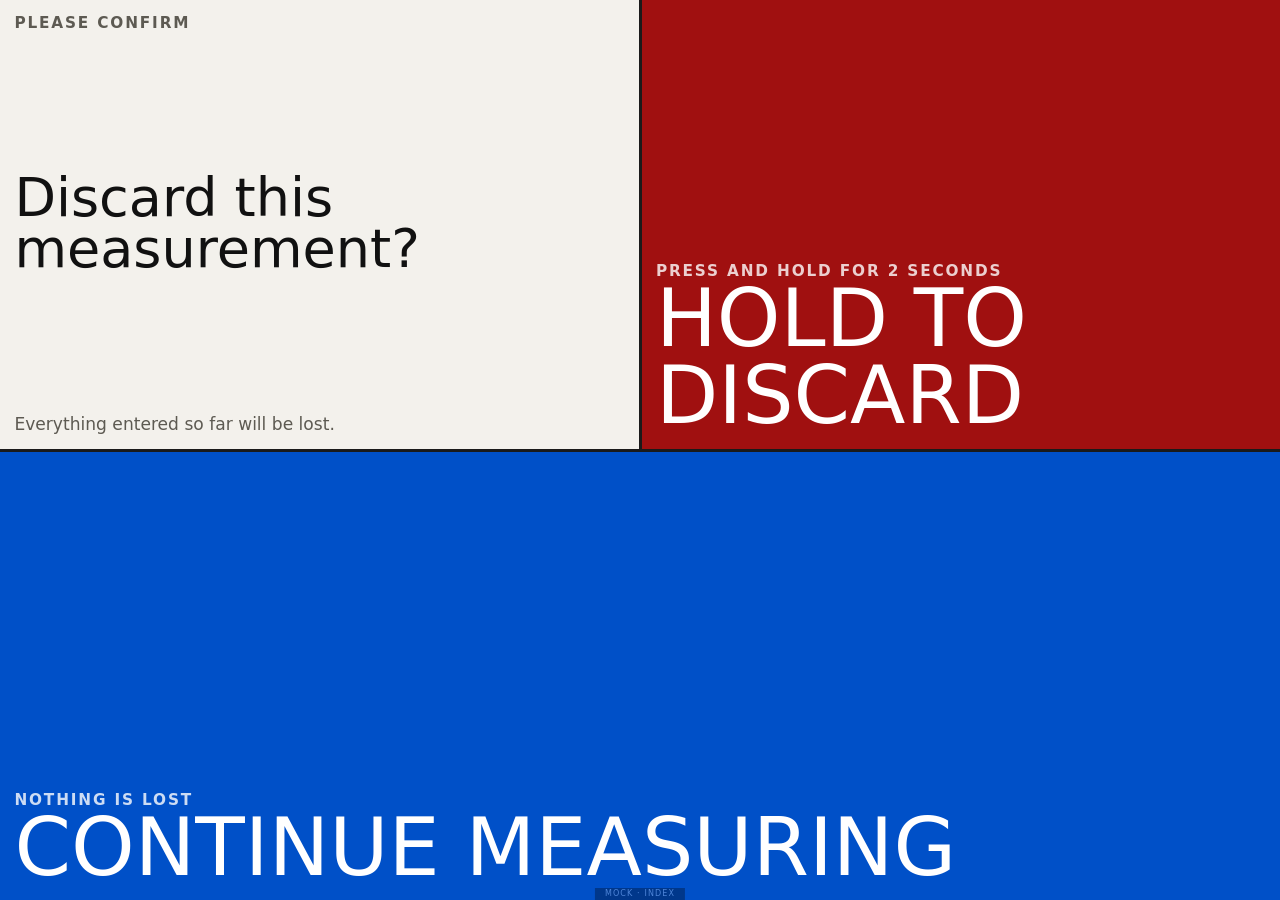
==== WIP/mock/confirm.html @ 713713cc "Add SPEC.md, README.md, AGENTS.md, GEMINI.md, and interactive flow mocks" ====
<!doctype html>
<html lang="en">
<head>
<meta charset="utf-8">
<meta name="viewport" content="width=device-width, initial-scale=1, viewport-fit=cover">
<title>Deviator – confirm</title>
<link rel="stylesheet" href="shared.css">
<link rel="icon" type="image/svg+xml" href="https://navigart.net/logo.svg">
<style>
  /* Safe choice is huge and at the bottom; the destructive one sits above it, is never where the trigger was, and needs a 2 s hold. */
  .app { grid-template-columns:1fr; grid-template-rows:auto 2fr 3fr; grid-template-areas:"msg" "danger" "safe"; }
  @media (min-aspect-ratio:5/4) { .app { grid-template-columns:1fr 1fr; grid-template-rows:1fr 1fr; grid-template-areas:"msg danger" "safe safe"; } }
  #msg { grid-area:msg; } #danger { grid-area:danger; justify-content:flex-end; } #safe { grid-area:safe; justify-content:flex-end; }
  #danger, #safe { user-select:none; }
</style>
</head>
<body>
<div class="app" id="app"></div>
<script src="shared.js"></script>
<script>
  const q = new URLSearchParams(location.search);
  const what = q.get('what') || 'measurement';
  const back = q.get('back') || 'measure.html', done = q.get('done') || 'start.html';
  const T = {
    measurement: { head: 'Discard this measurement?', lose: 'Everything entered so far will be lost.', hold: 'HOLD TO DISCARD', safe: 'CONTINUE MEASURING' },
    table:       { head: 'Delete this saved table?', lose: 'It cannot be restored.', hold: 'HOLD TO DELETE', safe: 'KEEP IT' },
    all:         { head: 'Erase everything?', lose: 'All boats, tables and preferences on this device will be lost.', hold: 'HOLD TO ERASE', safe: 'KEEP MY DATA' }
  }[what] || {};
  Mock.$('#app').innerHTML = `
    <div class="t" id="msg"><div class="k">Please confirm</div><div class="v md">${T.head}</div><div class="sub">${T.lose}</div></div>
    <div class="t danger" id="danger"><div class="k">Press and hold for 2 seconds</div><div class="v lg">${T.hold}</div></div>
    <a class="t acc" id="safe" href="${back}"><div class="k">Nothing is lost</div><div class="v lg">${T.safe}</div></a>`;
  Mock.hold(Mock.$('#danger'), 2000, () => { location.href = done; });
</script>
</body>
</html>
---- WIP/mock/shared.css ----
/* Shared look for all flow-state mocks (throwaway, WIP). Tile style: flat, edge to edge, 3px gutters. */
:root {
  --gut:#1a1a1a; --tile:#f3f1ec; --tile2:#e2ddd1; --fg:#111; --muted:#5d5a52;
  --acc:#0050c8; --accfg:#fff; --curve:#111; --pt:#c0392b; --line:#d3ccbc;
  --stbd:#1a8f3c; --port:#c62828; --danger:#a01010; --dangerfg:#fff;
  --gap:3px;
}
body.night {
  --gut:#000; --tile:#130302; --tile2:#1e0604; --fg:#ff5a4d; --muted:#9a3329;
  --acc:#7a140c; --accfg:#ffd0cb; --curve:#ff5a4d; --pt:#ffb0a8; --line:#2e0a07;
  --stbd:#2a7a37; --port:#b3261e; --danger:#2a0805; --dangerfg:#ff8a7e;
}
body.night .t.danger { background:repeating-linear-gradient(135deg,#3a0b07 0 14px,#170302 14px 28px); border:2px solid #ff5a4d; }
* { box-sizing:border-box; margin:0; }
html, body {
  height:100%; background:var(--gut); color:var(--fg); overflow:hidden;
  font-family:"Segoe UI",system-ui,-apple-system,Roboto,sans-serif;
  -webkit-user-select:none; user-select:none; -webkit-touch-callout:none; touch-action:manipulation;
}
a { color:inherit; text-decoration:none; }

.app {
  display:grid; gap:var(--gap); height:100dvh;
  padding:env(safe-area-inset-top) env(safe-area-inset-right) env(safe-area-inset-bottom) env(safe-area-inset-left);
}
.t {
  background:var(--tile); padding:clamp(8px,1.6vmin,20px);
  display:flex; flex-direction:column; justify-content:space-between;
  min-width:0; min-height:0; position:relative; overflow:hidden;
}
.t.alt    { background:var(--tile2); }
.t.acc    { background:var(--acc); color:var(--accfg); }
.t.danger { background:var(--danger); color:var(--dangerfg); }
.t.acc .k, .t.danger .k, .t.acc .sub, .t.danger .sub { color:inherit; opacity:.8; }
button.t, a.t { font:inherit; border:0; text-align:left; cursor:pointer; color:inherit; }
button.t.alt, a.t.alt { color:var(--fg); }
button.t.acc, a.t.acc { color:var(--accfg); }
button.t.danger, a.t.danger { color:var(--dangerfg); }
button.t:active, a.t:active { filter:brightness(.88); }
.center { justify-content:center; align-items:center; text-align:center; }

.k   { font-size:clamp(11px,1.7vmin,18px); letter-spacing:.12em; text-transform:uppercase; color:var(--muted); font-weight:600; }
.v   { font-variant-numeric:tabular-nums; font-weight:300; line-height:.95; }
.xl  { font-size:clamp(48px,13vmin,150px); }
.lg  { font-size:clamp(34px,9vmin,110px); }
.md  { font-size:clamp(26px,6vmin,72px); }
.btn { font-size:clamp(18px,4vmin,44px); font-weight:600; }
.sub { font-size:clamp(12px,1.9vmin,19px); color:var(--muted); }

.chips { display:flex; gap:var(--gap); }
.chip  {
  flex:1; font:inherit; border:0; background:var(--tile2); color:var(--fg); cursor:pointer;
  font-size:clamp(16px,3.4vmin,34px); font-weight:600; min-height:clamp(40px,7vmin,80px);
}
.chip.on { background:var(--fg); color:var(--tile); }
.chip:disabled { opacity:.35; cursor:default; }

/* Heading tape + stepper buttons: shared by measure and deviation table */
#tapeT { grid-area:tape; display:grid; grid-template-columns:clamp(64px,12vmin,140px) minmax(0,1fr) clamp(64px,12vmin,140px); grid-template-rows:minmax(0,1fr); gap:var(--gap); height:clamp(68px,11vmin,130px); }
#tapeT button { font:inherit; border:0; background:var(--tile2); color:var(--fg); font-size:clamp(32px,6vmin,64px); font-weight:300; cursor:pointer; }
#tapeT button:active { background:var(--fg); color:var(--tile); }
#tape { background:var(--tile); cursor:ew-resize; touch-action:none; min-width:0; min-height:0; }
canvas { display:block; width:100%; height:100%; }

/* Hold-to-confirm */
.hold { touch-action:none; }
.hold::before {
  content:""; position:absolute; inset:0; background:rgba(255,255,255,.3);
  transform-origin:left; transform:scaleX(var(--p,0)); pointer-events:none;
}

/* Visited lights: shape carries the direction, colour adds to it */
.lights { flex-direction:row; justify-content:space-around; align-items:center; }
.lt { font-size:clamp(22px,5vmin,56px); line-height:1; padding:.1em .15em; border:2px solid transparent; }
.lt.cur { border-color:var(--fg); }
.lt.s { color:var(--stbd); }
.lt.p { color:var(--port); }

/* ---------- Measurement screen (measure + measure-complete) ---------- */
.measure {
  grid-template-columns:1fr; grid-template-rows:1fr auto 1fr auto auto;
  grid-template-areas:"steer" "tape" "cogrow" "lights" "nav";
}
@media (min-aspect-ratio:5/4) {
  .measure {
    grid-template-columns:1fr 1fr; grid-template-rows:1fr auto auto auto;
    grid-template-areas:"steer cogrow" "tape tape" "lights lights" "nav nav";
  }
}
#steerT  { grid-area:steer; }
#cogrow  { grid-area:cogrow; display:grid; grid-template-columns:2fr 1fr; gap:var(--gap); min-height:0; }
#side    { display:flex; flex-direction:column; gap:var(--gap); min-height:0; }
#side > * { flex:1; }
#lights  { grid-area:lights; }
#nav     { grid-area:nav; display:grid; grid-template-columns:1fr 3fr 1.2fr; gap:var(--gap); height:clamp(64px,11vmin,120px); }
#nav .t  { justify-content:center; align-items:center; text-align:center; font-weight:600; font-size:clamp(16px,3.4vmin,32px); }
#next    { font-size:clamp(26px,6vmin,64px) !important; }
.gear    { position:absolute; right:clamp(8px,1.6vmin,20px); top:clamp(6px,1.4vmin,16px); font-size:clamp(18px,3.4vmin,34px); opacity:.6; }
.gps     { position:absolute; right:clamp(8px,1.6vmin,20px); bottom:clamp(6px,1.4vmin,16px); font-size:clamp(10px,1.5vmin,14px); opacity:.3; }

/* Mock-only navigation helper (not part of the product design) */
.mockbar {
  position:fixed; bottom:0; left:50%; transform:translateX(-50%); z-index:99; opacity:.3;
  font-size:8px; line-height:12px; background:#000; color:#fff; padding:0 10px; letter-spacing:.14em;
}

/* Hero numerals: sized from the tile's own width and the screen's short side, whichever is smaller */
.cq   { container-type:inline-size; }
.hero { font-size:clamp(56px,min(38cqw,28vmin),260px); }
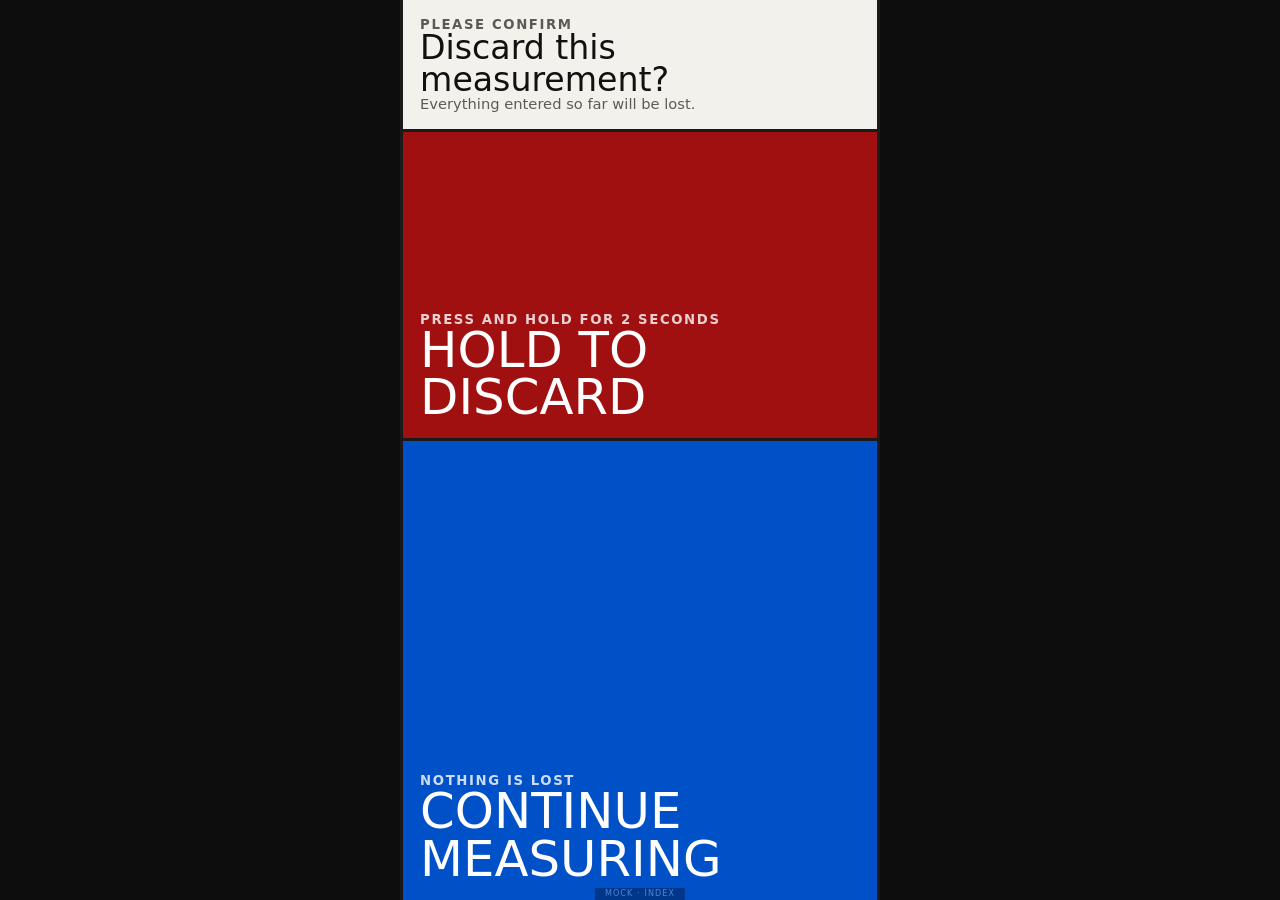
==== commit 148e64e1: "Refine start, setup, and measure UI, add offline WMM2025, and update specs" ====
--- a/WIP/mock/confirm.html
+++ b/WIP/mock/confirm.html
@@ -8,10 +8,8 @@
 <link rel="icon" type="image/svg+xml" href="https://navigart.net/logo.svg">
 <style>
   /* Safe choice is huge and at the bottom; the destructive one sits above it, is never where the trigger was, and needs a 2 s hold. */
-  .app { grid-template-columns:1fr; grid-template-rows:auto 2fr 3fr; grid-template-areas:"msg" "danger" "safe"; }
-  @media (min-aspect-ratio:5/4) { .app { grid-template-columns:1fr 1fr; grid-template-rows:1fr 1fr; grid-template-areas:"msg danger" "safe safe"; } }
-  #msg { grid-area:msg; } #danger { grid-area:danger; justify-content:flex-end; } #safe { grid-area:safe; justify-content:flex-end; }
-  #danger, #safe { user-select:none; }
+  .app { grid-template-columns:1fr; grid-template-rows:auto 2fr 3fr; }
+  #danger, #safe { justify-content:flex-end; user-select:none; }
 </style>
 </head>
 <body>
--- a/WIP/mock/shared.css
+++ b/WIP/mock/shared.css
@@ -1,30 +1,45 @@
-/* Shared look for all flow-state mocks (throwaway, WIP). Tile style: flat, edge to edge, 3px gutters. */
+/* Shared look for all flow-state mocks (throwaway, WIP).
+   Strictly vertical (portrait) layout: full screen on phones, constrained portrait column on large desktop screens
+   and inside iframes/web components, scaled via CSS container query units (cqmin / cqw / cqh). */
 :root {
-  --gut:#1a1a1a; --tile:#f3f1ec; --tile2:#e2ddd1; --fg:#111; --muted:#5d5a52;
+  --frame:#0d0d0d; --gut:#1a1a1a; --tile:#f3f1ec; --tile2:#e2ddd1; --fg:#111; --muted:#5d5a52;
   --acc:#0050c8; --accfg:#fff; --curve:#111; --pt:#c0392b; --line:#d3ccbc;
   --stbd:#1a8f3c; --port:#c62828; --danger:#a01010; --dangerfg:#fff;
   --gap:3px;
 }
 body.night {
-  --gut:#000; --tile:#130302; --tile2:#1e0604; --fg:#ff5a4d; --muted:#9a3329;
+  --frame:#000; --gut:#000; --tile:#130302; --tile2:#1e0604; --fg:#ff5a4d; --muted:#9a3329;
   --acc:#7a140c; --accfg:#ffd0cb; --curve:#ff5a4d; --pt:#ffb0a8; --line:#2e0a07;
   --stbd:#2a7a37; --port:#b3261e; --danger:#2a0805; --dangerfg:#ff8a7e;
 }
 body.night .t.danger { background:repeating-linear-gradient(135deg,#3a0b07 0 14px,#170302 14px 28px); border:2px solid #ff5a4d; }
-* { box-sizing:border-box; margin:0; }
+* {
+  box-sizing:border-box; margin:0;
+  -webkit-user-select:none; user-select:none;
+  -webkit-touch-callout:none; -webkit-user-drag:none;
+  -webkit-tap-highlight-color:transparent;
+}
+input, textarea { -webkit-user-select:text; user-select:text; }
 html, body {
-  height:100%; background:var(--gut); color:var(--fg); overflow:hidden;
+  height:100%; background:var(--frame); color:var(--fg); overflow:hidden;
   font-family:"Segoe UI",system-ui,-apple-system,Roboto,sans-serif;
-  -webkit-user-select:none; user-select:none; -webkit-touch-callout:none; touch-action:manipulation;
+  touch-action:manipulation; overscroll-behavior:none;
 }
 a { color:inherit; text-decoration:none; }
 
+/* Portrait column frame: edge-to-edge on mobile portrait, constrained width on desktop / wide embeds */
 .app {
-  display:grid; gap:var(--gap); height:100dvh;
+  display:grid; grid-template-columns:1fr; gap:var(--gap);
+  width:min(100vw, 480px, 62dvh); height:100dvh; margin:0 auto;
+  background:var(--gut); container-type:size;
   padding:env(safe-area-inset-top) env(safe-area-inset-right) env(safe-area-inset-bottom) env(safe-area-inset-left);
 }
+@media (min-width:520px) {
+  .app { border-left:var(--gap) solid var(--gut); border-right:var(--gap) solid var(--gut); }
+}
+
 .t {
-  background:var(--tile); padding:clamp(8px,1.6vmin,20px);
+  background:var(--tile); padding:clamp(14px,3.6cqmin,24px);
   display:flex; flex-direction:column; justify-content:space-between;
   min-width:0; min-height:0; position:relative; overflow:hidden;
 }
@@ -39,28 +54,28 @@
 button.t:active, a.t:active { filter:brightness(.88); }
 .center { justify-content:center; align-items:center; text-align:center; }
 
-.k   { font-size:clamp(11px,1.7vmin,18px); letter-spacing:.12em; text-transform:uppercase; color:var(--muted); font-weight:600; }
+.k   { font-size:clamp(10px,2.8cqmin,15px); letter-spacing:.12em; text-transform:uppercase; color:var(--muted); font-weight:600; }
 .v   { font-variant-numeric:tabular-nums; font-weight:300; line-height:.95; }
-.xl  { font-size:clamp(48px,13vmin,150px); }
-.lg  { font-size:clamp(34px,9vmin,110px); }
-.md  { font-size:clamp(26px,6vmin,72px); }
-.btn { font-size:clamp(18px,4vmin,44px); font-weight:600; }
-.sub { font-size:clamp(12px,1.9vmin,19px); color:var(--muted); }
+.xl  { font-size:clamp(42px,15cqmin,96px); }
+.lg  { font-size:clamp(30px,10.5cqmin,68px); }
+.md  { font-size:clamp(22px,7cqmin,46px); }
+.btn { font-size:clamp(16px,5cqmin,30px); font-weight:600; }
+.sub { font-size:clamp(11px,3.1cqmin,16px); color:var(--muted); }
 
 .chips { display:flex; gap:var(--gap); }
 .chip  {
   flex:1; font:inherit; border:0; background:var(--tile2); color:var(--fg); cursor:pointer;
-  font-size:clamp(16px,3.4vmin,34px); font-weight:600; min-height:clamp(40px,7vmin,80px);
+  font-size:clamp(14px,4.2cqmin,24px); font-weight:600; min-height:clamp(34px,6cqh,56px);
 }
 .chip.on { background:var(--fg); color:var(--tile); }
 .chip:disabled { opacity:.35; cursor:default; }
 
 /* Heading tape + stepper buttons: shared by measure and deviation table */
-#tapeT { grid-area:tape; display:grid; grid-template-columns:clamp(64px,12vmin,140px) minmax(0,1fr) clamp(64px,12vmin,140px); grid-template-rows:minmax(0,1fr); gap:var(--gap); height:clamp(68px,11vmin,130px); }
-#tapeT button { font:inherit; border:0; background:var(--tile2); color:var(--fg); font-size:clamp(32px,6vmin,64px); font-weight:300; cursor:pointer; }
+#tapeT { grid-area:tape; display:grid; grid-template-columns:clamp(56px,15cqw,88px) minmax(0,1fr) clamp(56px,15cqw,88px); grid-template-rows:minmax(0,1fr); gap:var(--gap); height:clamp(58px,9.5cqh,88px); }
+#tapeT button { font:inherit; border:0; background:var(--tile2); color:var(--fg); font-size:clamp(28px,8cqmin,48px); font-weight:300; cursor:pointer; }
 #tapeT button:active { background:var(--fg); color:var(--tile); }
-#tape { background:var(--tile); cursor:ew-resize; touch-action:none; min-width:0; min-height:0; }
-canvas { display:block; width:100%; height:100%; }
+#tape { background:var(--tile); cursor:ew-resize; touch-action:none; min-width:0; min-height:0; width:100%; height:100%; }
+canvas { display:block; width:100%; height:100%; contain:size; }
 
 /* Hold-to-confirm */
 .hold { touch-action:none; }
@@ -70,40 +85,166 @@
 }
 
 /* Visited lights: shape carries the direction, colour adds to it */
-.lights { flex-direction:row; justify-content:space-around; align-items:center; }
-.lt { font-size:clamp(22px,5vmin,56px); line-height:1; padding:.1em .15em; border:2px solid transparent; }
+.lights { flex-direction:row; justify-content:space-around; align-items:center; padding:clamp(6px,1.4cqh,12px) clamp(4px,1.5cqw,10px); }
+.lt { font-size:clamp(18px,5.5cqw,34px); line-height:1; padding:.1em .12em; border:2px solid transparent; }
 .lt.cur { border-color:var(--fg); }
 .lt.s { color:var(--stbd); }
 .lt.p { color:var(--port); }
 
-/* ---------- Measurement screen (measure + measure-complete) ---------- */
+/* ---------- Measurement screen (measure + measure-complete): strictly vertical stack ---------- */
 .measure {
-  grid-template-columns:1fr; grid-template-rows:1fr auto 1fr auto auto;
-  grid-template-areas:"steer" "tape" "cogrow" "lights" "nav";
-}
-@media (min-aspect-ratio:5/4) {
-  .measure {
-    grid-template-columns:1fr 1fr; grid-template-rows:1fr auto auto auto;
-    grid-template-areas:"steer cogrow" "tape tape" "lights lights" "nav nav";
+  grid-template-columns:minmax(0,1fr);
+  grid-template-rows:1.618fr 1.272fr auto auto;
+  grid-template-areas:"steer" "cog" "lights" "nav";
+}
+#steerT  { grid-area:steer; justify-content:center; align-items:center; text-align:center; gap:2.618cqh; }
+#steerT .k, #cogZone .cog-title {
+  font-size:clamp(12px,min(3.5cqw,2.2cqh),19px); line-height:1; letter-spacing:.1em; text-align:center; white-space:nowrap;
+}
+.hero-cc {
+  font-size:clamp(54px,min(29cqw,19cqh),136px); font-weight:600; line-height:.92;
+  display:inline-grid; grid-template-columns:auto 1.1ch; align-items:baseline;
+  font-variant-numeric:tabular-nums;
+}
+.hero-cc .cc-num { text-align:right; }
+.hero-cc .cc-unit { text-align:left; font-size:.58em; font-weight:600; padding-left:.04em; }
+
+/* COG Selector Instrument (second biggest section): magnifier emerging from physics barrel tape */
+#cogZone {
+  grid-area:cog; justify-content:center; gap:0;
+}
+#cogZone .cog-title {
+  margin-bottom:clamp(10px,2cqh,18px);
+}
+.cog-mid {
+  --mag-h:clamp(60px,9.8cqh,78px);
+  --stem-h:clamp(8px,1.3cqh,13px);
+  display:grid; grid-template-columns:minmax(0,1fr) clamp(128px,36cqw,176px) minmax(0,1fr);
+  align-items:start; width:100%; position:relative; z-index:2;
+}
+.cog-side-lbl {
+  justify-self:center; height:var(--mag-h);
+  display:flex; align-items:center; justify-content:center;
+  font-size:clamp(15px,4.2cqmin,22px); font-weight:700; letter-spacing:.12em;
+  color:var(--muted); line-height:1;
+}
+.gnss-wrap {
+  position:relative; height:var(--mag-h);
+  width:100%; min-width:0;
+  display:flex; align-items:center; justify-content:center;
+}
+.dev-amb {
+  position:absolute; inset:0;
+  display:flex; flex-direction:column; align-items:center; justify-content:center;
+  gap:clamp(3px,.6cqh,6px);
+  visibility:hidden; opacity:0; pointer-events:none;
+}
+.dev-amb.show {
+  visibility:visible; opacity:1;
+}
+.dev-amb-k {
+  font-size:clamp(8.5px,2.2cqw,11px); font-weight:700; letter-spacing:.1em;
+  color:var(--muted); line-height:1;
+}
+.dev-amb-v {
+  font-variant-numeric:tabular-nums; font-size:clamp(19px,5.4cqw,28px);
+  font-weight:700; color:var(--muted); line-height:1; white-space:nowrap;
+}
+.gnss-box {
+  background:var(--tile2); padding:clamp(3px,.5cqh,5px) clamp(4px,.9cqw,6px);
+  height:100%; width:clamp(84px,23.5cqw,110px);
+  display:grid; grid-template-rows:auto 1fr 1fr;
+  gap:clamp(2px,.4cqh,4px);
+  border:1px solid var(--line);
+  visibility:hidden; opacity:0; pointer-events:none;
+}
+.gnss-box.open {
+  visibility:visible; opacity:1; pointer-events:auto;
+}
+.gnss-k {
+  font-size:clamp(6.5px,1.65cqw,8.5px); font-weight:700; letter-spacing:.04em;
+  color:var(--muted); text-align:center; line-height:1; white-space:nowrap;
+}
+.gnss-ref {
+  font:inherit; border:0; background:var(--fg); color:var(--tile);
+  width:100%; height:100%; min-height:0;
+  display:flex; align-items:center; justify-content:center;
+  font-size:clamp(8px,2.05cqw,10.5px); font-weight:700; letter-spacing:.05em;
+  cursor:pointer; line-height:1; padding:0; overflow:hidden; white-space:nowrap;
+}
+.gnss-var {
+  display:grid; grid-template-columns:clamp(18px,5cqw,24px) minmax(0,1fr) clamp(18px,5cqw,24px);
+  gap:2px; align-items:center; height:100%; min-height:0;
+}
+.var-mini {
+  font:inherit; border:0; background:var(--tile); color:var(--fg);
+  font-size:clamp(12px,3.2cqmin,16px); font-weight:600; line-height:1;
+  height:100%; width:100%; min-height:0; cursor:pointer; padding:0;
+}
+.var-mini:disabled { cursor:default; }
+.var-mini-val {
+  font-variant-numeric:tabular-nums; font-size:clamp(8.5px,2.15cqw,11px);
+  font-weight:700; text-align:center; line-height:1; white-space:nowrap;
+}
+.var-btn.on { background:var(--fg); color:var(--tile); }
+.var-btn.on:active, .var-btn.on.flash { background:var(--tile2) !important; color:var(--fg) !important; filter:none !important; }
+.var-btn:not(.on):active, .var-btn:not(.on).flash { background:var(--fg) !important; color:var(--tile) !important; filter:none !important; }
+
+/* Magnified COG readout emerging out of the center lubber line of the horizontal tape */
+.cog-mag-wrap {
+  display:flex; flex-direction:column; align-items:center; justify-content:flex-start; width:100%;
+}
+.cog-mag {
+  font:inherit; border:2px solid var(--acc); background:var(--tile); color:var(--fg);
+  width:100%; height:var(--mag-h); padding:0 clamp(6px,1.5cqw,12px);
+  display:inline-grid; grid-template-columns:auto .65em; align-items:baseline; align-content:center; justify-content:center;
+  font-variant-numeric:tabular-nums; font-weight:600;
+  font-size:clamp(26px,min(14cqw,7.2cqh),52px); line-height:.92;
+  cursor:pointer;
+}
+.cog-mag.measured { background:var(--acc); color:var(--accfg); }
+.cog-mag .mag-num { text-align:right; }
+.cog-mag .mag-unit { text-align:center; font-size:.58em; font-weight:600; }
+.mag-stem { width:3px; height:var(--stem-h); background:var(--acc); }
+
+/* Pronounced +/- bar + physics-like horizontal grabbing barrel inside #cogZone */
+#cogZone #tapeT {
+  width:100%; min-width:0;
+  grid-template-columns:clamp(64px,18cqw,92px) minmax(0,1fr) clamp(64px,18cqw,92px);
+  height:clamp(74px,13cqh,118px);
+  border:2px solid var(--fg); background:var(--fg); gap:2px;
+}
+#cogZone #tapeT button {
+  background:var(--tile); color:var(--fg);
+  font-size:clamp(36px,10cqmin,60px); font-weight:400; line-height:1;
+}
+#cogZone #tapeT button:active { background:var(--fg); color:var(--tile); }
+
+#lights  { grid-area:lights; }
+#nav     { grid-area:nav; display:grid; grid-template-columns:1fr 2.6fr 1.2fr; gap:var(--gap); height:clamp(56px,9cqh,84px); }
+#nav .t  { flex-direction:row; justify-content:center; align-items:center; text-align:center; font-weight:600; font-size:clamp(13px,3.8cqmin,20px); white-space:nowrap; gap:.35em; }
+#next    { font-size:clamp(22px,6.5cqmin,38px) !important; }
+.gps     { position:absolute; right:clamp(8px,2.2cqmin,18px); bottom:clamp(6px,1.8cqmin,14px); font-size:clamp(10px,2.5cqmin,13px); opacity:.3; }
+
+/* Hero numerals: sized from the tile's own width and container height */
+.cq   { container-type:inline-size; }
+.hero { font-size:clamp(52px,min(36cqw,18cqh),150px); }
+
+/* Fallback tilt screen when a mobile/small screen ignores portrait orientation lock */
+.tilt-guard { display:none; }
+@media (orientation:landscape) and (max-height:540px) {
+  .tilt-guard {
+    display:flex; flex-direction:column; justify-content:center; align-items:center;
+    position:fixed; inset:0; z-index:9999; background:var(--tile); color:var(--fg);
+    text-align:center; padding:24px; gap:14px; border:var(--gap) solid var(--gut);
   }
-}
-#steerT  { grid-area:steer; }
-#cogrow  { grid-area:cogrow; display:grid; grid-template-columns:2fr 1fr; gap:var(--gap); min-height:0; }
-#side    { display:flex; flex-direction:column; gap:var(--gap); min-height:0; }
-#side > * { flex:1; }
-#lights  { grid-area:lights; }
-#nav     { grid-area:nav; display:grid; grid-template-columns:1fr 3fr 1.2fr; gap:var(--gap); height:clamp(64px,11vmin,120px); }
-#nav .t  { justify-content:center; align-items:center; text-align:center; font-weight:600; font-size:clamp(16px,3.4vmin,32px); }
-#next    { font-size:clamp(26px,6vmin,64px) !important; }
-.gear    { position:absolute; right:clamp(8px,1.6vmin,20px); top:clamp(6px,1.4vmin,16px); font-size:clamp(18px,3.4vmin,34px); opacity:.6; }
-.gps     { position:absolute; right:clamp(8px,1.6vmin,20px); bottom:clamp(6px,1.4vmin,16px); font-size:clamp(10px,1.5vmin,14px); opacity:.3; }
+  .tilt-guard .icon { font-size:48px; line-height:1; }
+  .tilt-guard .title { font-size:22px; font-weight:600; letter-spacing:.08em; text-transform:uppercase; }
+  .tilt-guard .hint { font-size:15px; color:var(--muted); max-width:32ch; }
+}
 
 /* Mock-only navigation helper (not part of the product design) */
 .mockbar {
   position:fixed; bottom:0; left:50%; transform:translateX(-50%); z-index:99; opacity:.3;
   font-size:8px; line-height:12px; background:#000; color:#fff; padding:0 10px; letter-spacing:.14em;
 }
-
-/* Hero numerals: sized from the tile's own width and the screen's short side, whichever is smaller */
-.cq   { container-type:inline-size; }
-.hero { font-size:clamp(56px,min(38cqw,28vmin),260px); }
